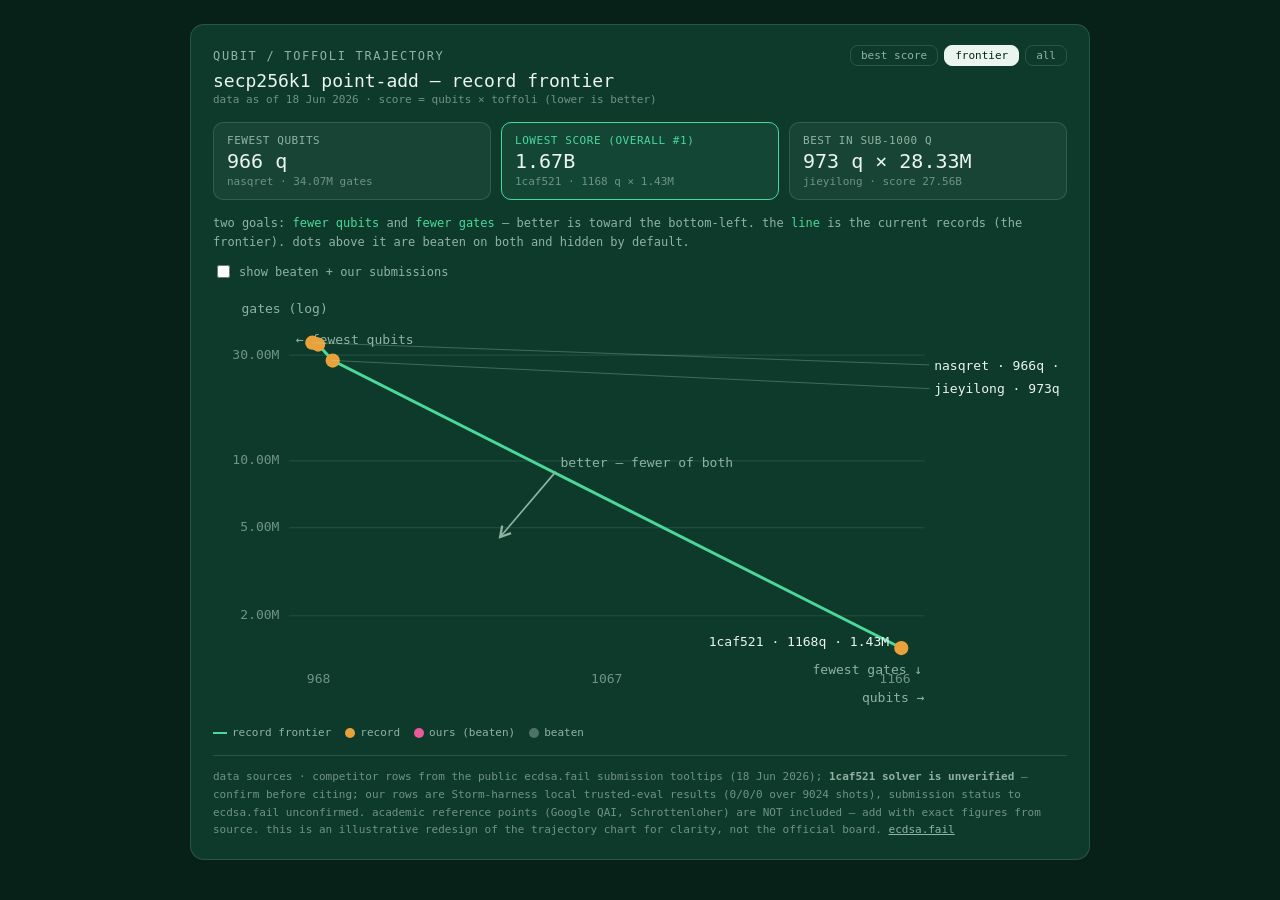
==== dashboard/leaderboard.html @ 417c12ed "Add record-frontier leaderboard redesign (dashboard/leaderboard.html) Clearer Pareto-frontier view o" ====
<!doctype html>
<html lang="en">
<head>
<meta charset="utf-8">
<meta name="viewport" content="width=device-width, initial-scale=1">
<title>ecdsa.fail record frontier — Storm redesign</title>
<style>
  :root{
    --bg:#0e3a2c; --panel:rgba(180,230,205,0.06); --panel-bd:rgba(180,230,205,0.16);
    --ink:#e9f5ee; --mute:#8fb3a2; --dim:#6f9384; --accent:#4ad99a;
    --rec:#e9a23b; --ours:#e85a9c; --grid:rgba(180,230,205,0.10);
    --mono:'DM Mono','SF Mono',ui-monospace,Menlo,monospace;
  }
  *{box-sizing:border-box}
  body{margin:0;background:#072018;color:var(--ink);font-family:var(--mono);
       -webkit-font-smoothing:antialiased;padding:24px 16px}
  .wrap{max-width:900px;margin:0 auto}
  .card{background:var(--bg);border:1px solid var(--panel-bd);border-radius:14px;padding:20px 22px}
  .top{display:flex;align-items:center;justify-content:space-between;gap:12px;flex-wrap:wrap;margin-bottom:4px}
  .eyebrow{font-size:12px;letter-spacing:.14em;color:var(--mute);text-transform:uppercase}
  .tabs{display:flex;gap:6px}
  .tab{font-size:11px;color:var(--mute);border:1px solid var(--panel-bd);border-radius:8px;padding:3px 10px}
  .tab.on{color:#072018;background:#e9f5ee;border-color:#e9f5ee}
  h1{font-size:18px;font-weight:500;margin:2px 0 2px;color:var(--ink)}
  .asof{font-size:11px;color:var(--dim);margin:0 0 16px}
  .champs{display:grid;grid-template-columns:repeat(3,minmax(0,1fr));gap:10px;margin-bottom:14px}
  .champ{background:var(--panel);border:1px solid var(--panel-bd);border-radius:10px;padding:11px 13px}
  .champ.best{border-color:var(--accent);background:rgba(74,217,154,0.08)}
  .champ .lbl{font-size:11px;letter-spacing:.05em;text-transform:uppercase;color:var(--mute)}
  .champ.best .lbl{color:var(--accent)}
  .champ .val{font-size:20px;color:var(--ink);margin:2px 0}
  .champ .sub{font-size:11px;color:var(--dim)}
  .caption{font-size:12px;color:var(--mute);line-height:1.6;margin:0 0 10px}
  .caption b{font-weight:500;color:var(--accent)}
  .controls{font-size:12px;color:var(--mute);margin-bottom:8px;display:flex;gap:16px;align-items:center}
  .controls label{cursor:pointer;display:flex;gap:6px;align-items:center}
  svg{width:100%;height:auto;display:block}
  .legend{display:flex;flex-wrap:wrap;gap:14px;font-size:11px;color:var(--mute);margin-top:10px}
  .legend span{display:flex;gap:5px;align-items:center}
  .dot{width:10px;height:10px;border-radius:50%}
  .ln{width:14px;height:0;border-top:2.5px solid var(--accent)}
  footer{font-size:11px;color:var(--dim);line-height:1.6;margin-top:16px;border-top:1px solid var(--panel-bd);padding-top:12px}
  footer a{color:var(--mute)}
  .num{font-variant-numeric:tabular-nums}
</style>
</head>
<body>
<div class="wrap">
  <div class="card">
    <div class="top">
      <span class="eyebrow">qubit / toffoli trajectory</span>
      <span class="tabs"><span class="tab">best score</span><span class="tab on">frontier</span><span class="tab">all</span></span>
    </div>
    <h1>secp256k1 point-add — record frontier</h1>
    <p class="asof" id="asof"></p>

    <section class="champs" id="champs"></section>

    <p class="caption">two goals: <b>fewer qubits</b> and <b>fewer gates</b> — better is toward the bottom-left.
      the <b>line</b> is the current records (the frontier). dots above it are beaten on both and hidden by default.</p>

    <div class="controls">
      <label><input type="checkbox" id="toggle"> show beaten + our submissions</label>
    </div>

    <div id="chart"></div>

    <div class="legend">
      <span><span class="ln"></span>record frontier</span>
      <span><span class="dot" style="background:#e9a23b"></span>record</span>
      <span><span class="dot" style="background:#e85a9c"></span>ours (beaten)</span>
      <span><span class="dot" style="background:#e9f5ee;opacity:.3"></span>beaten</span>
    </div>

    <footer id="src"></footer>
  </div>
</div>

<script>
const ASOF = "data as of 18 Jun 2026";

const submissions = [
  {solver:"nasqret",   model:"Codex",       qubits:966,  toffoli:34069641, date:"18 Jun 07:51", src:"ecdsa.fail submission tooltip"},
  {solver:"jieyilong", model:"GPT-5 Codex", qubits:968,  toffoli:33476041, date:"18 Jun 07:26", src:"ecdsa.fail submission tooltip"},
  {solver:"jieyilong", model:"GPT-5",       qubits:973,  toffoli:28328177, date:"18 Jun 05:44", src:"ecdsa.fail submission tooltip"},
  {solver:"1caf521",   model:"unverified",  qubits:1168, toffoli:1432332,  date:"—",            src:"Q×T tip; solver UNVERIFIED — confirm"},
  {solver:"storm (ours)", model:"GPT-5/Codex", qubits:976, toffoli:28573233, date:"18 Jun", ours:true, src:"Storm harness local trusted-eval 0/0/0 (submission status unconfirmed)"},
  {solver:"storm (ours)", model:"GPT-5/Codex", qubits:979, toffoli:28727201, date:"18 Jun", ours:true, src:"Storm harness local trusted-eval 0/0/0 (submission status unconfirmed)"}
];

const fmtT = t => (t/1e6).toFixed(2) + "M";
const fmtS = s => s >= 1e9 ? (s/1e9).toFixed(2)+"B" : (s/1e6).toFixed(0)+"M";
submissions.forEach(d => d.score = d.qubits * d.toffoli);

function computeFrontier(rows){
  const sorted = rows.slice().sort((a,b)=> a.qubits-b.qubits || a.toffoli-b.toffoli);
  let min = Infinity;
  sorted.forEach(d => { if (d.toffoli < min){ d.frontier = true; min = d.toffoli; } else d.frontier = false; });
  return rows;
}
computeFrontier(submissions);

const fewestQ = submissions.reduce((a,b)=> b.qubits < a.qubits ? b : a);
const fewestT = submissions.reduce((a,b)=> b.toffoli < a.toffoli ? b : a);
const lowScore = submissions.reduce((a,b)=> b.score < a.score ? b : a);
const sub1000 = submissions.filter(d=>d.qubits<1000).reduce((a,b)=> b.score < a.score ? b : a);

document.getElementById("asof").textContent = ASOF + " · score = qubits × toffoli (lower is better)";

const champs = [
  {lbl:"fewest qubits", val:fewestQ.qubits+" q", sub:fewestQ.solver+" · "+fmtT(fewestQ.toffoli)+" gates", best:false},
  {lbl:"lowest score (overall #1)", val:fmtS(lowScore.score), sub:lowScore.solver+" · "+lowScore.qubits+" q × "+fmtT(lowScore.toffoli), best:true},
  {lbl:"best in sub-1000 q", val:sub1000.qubits+" q × "+fmtT(sub1000.toffoli), sub:sub1000.solver+" · score "+fmtS(sub1000.score), best:false}
];
document.getElementById("champs").innerHTML = champs.map(c=>
  `<div class="champ${c.best?' best':''}"><div class="lbl">${c.lbl}</div><div class="val num">${c.val}</div><div class="sub num">${c.sub}</div></div>`
).join("");

const W=720,H=360,M={l:64,r:120,t:34,b:46};
const pw=W-M.l-M.r, ph=H-M.t-M.b;
const qs=submissions.map(d=>d.qubits), ts=submissions.map(d=>d.toffoli);
const qMin=Math.min(...qs)-8, qMax=Math.max(...qs)+8;
const lt=t=>Math.log10(t), tMin=lt(Math.min(...ts)/1.15), tMax=lt(Math.max(...ts)*1.15);
const X=q=>M.l+(q-qMin)/(qMax-qMin)*pw;
const Y=t=>M.t+(tMax-lt(t))/(tMax-tMin)*ph;

function esc(s){return String(s).replace(/&/g,'&amp;').replace(/</g,'&lt;');}

function render(showBeaten){
  const front = submissions.filter(d=>d.frontier).sort((a,b)=>a.qubits-b.qubits);
  let s = `<svg viewBox="0 0 ${W} ${H}" role="img" aria-label="Qubit versus gate-count record frontier for secp256k1 point-add. Frontier runs from ${fewestQ.solver} at ${fewestQ.qubits} qubits down to ${fewestT.solver} at ${fewestT.qubits} qubits, ${fmtT(fewestT.toffoli)} gates.">`;
  s += `<defs><marker id="arr" markerWidth="9" markerHeight="9" refX="6" refY="4.5" orient="auto"><path d="M1,1 L7,4.5 L1,8" fill="none" stroke="#8fb3a2" stroke-width="1.4"/></marker></defs>`;

  [2e6,5e6,10e6,30e6].forEach(t=>{
    const y=Y(t);
    s+=`<line x1="${M.l}" y1="${y.toFixed(1)}" x2="${M.l+pw}" y2="${y.toFixed(1)}" stroke="var(--grid)"/>`;
    s+=`<text x="${M.l-8}" y="${(y+3).toFixed(1)}" text-anchor="end" font-size="11" fill="#6f9384">${fmtT(t)}</text>`;
  });
  s+=`<text x="${M.l-40}" y="${M.t-14}" font-size="11" fill="#8fb3a2">gates (log)</text>`;
  [qMin+10,(qMin+qMax)/2,qMax-10].forEach(q=>{
    s+=`<text x="${X(q).toFixed(0)}" y="${M.t+ph+18}" text-anchor="middle" font-size="11" fill="#6f9384">${Math.round(q)}</text>`;
  });
  s+=`<text x="${(M.l+pw).toFixed(0)}" y="${M.t+ph+34}" text-anchor="end" font-size="11" fill="#8fb3a2">qubits →</text>`;
  s+=`<text x="${M.l+6}" y="${M.t+12}" font-size="11" fill="#8fb3a2">← fewest qubits</text>`;
  s+=`<text x="${(M.l+pw-2).toFixed(0)}" y="${(Y(fewestT.toffoli)+22).toFixed(0)}" text-anchor="end" font-size="11" fill="#8fb3a2">fewest gates ↓</text>`;

  let path = front.map((d,i)=> (i?'L':'M')+X(d.qubits).toFixed(1)+','+Y(d.toffoli).toFixed(1)).join(' ');
  s+=`<path d="${path}" fill="none" stroke="var(--accent)" stroke-width="2.5"/>`;

  if(showBeaten){
    submissions.filter(d=>!d.frontier && !d.ours).forEach(d=>{
      s+=`<circle cx="${X(d.qubits).toFixed(1)}" cy="${Y(d.toffoli).toFixed(1)}" r="3.5" fill="#e9f5ee" opacity="0.28"/>`;
    });
    submissions.filter(d=>d.ours).forEach(d=>{
      const dom = front.reduce((a,b)=> (b.qubits<=d.qubits && b.toffoli<=d.toffoli && (!a || b.score>a.score)) ? b : a, null);
      if(dom) s+=`<line x1="${X(d.qubits).toFixed(1)}" y1="${Y(d.toffoli).toFixed(1)}" x2="${X(dom.qubits).toFixed(1)}" y2="${Y(dom.toffoli).toFixed(1)}" stroke="#e85a9c" stroke-width="1.1" stroke-dasharray="3,3"/>`;
      s+=`<circle cx="${X(d.qubits).toFixed(1)}" cy="${Y(d.toffoli).toFixed(1)}" r="5" fill="#e85a9c"/>`;
    });
    const oy = submissions.filter(d=>d.ours)[0];
    if(oy) s+=`<text x="${(X(oy.qubits)+8).toFixed(0)}" y="${(Y(oy.toffoli)-6).toFixed(0)}" font-size="11" fill="#f29cc2">ours · beaten</text>`;
  }

  const labels=[
    {d:fewestQ, ly:M.t+30},
    {d:sub1000, ly:M.t+50},
    {d:fewestT, ly:Y(fewestT.toffoli)-2, right:true}
  ];
  front.forEach(d=> s+=`<circle cx="${X(d.qubits).toFixed(1)}" cy="${Y(d.toffoli).toFixed(1)}" r="6" fill="var(--rec)"/>`);
  labels.forEach(L=>{
    const d=L.d, lx = L.right ? X(d.qubits)-10 : M.l+pw+8;
    if(!L.right) s+=`<line x1="${X(d.qubits).toFixed(1)}" y1="${Y(d.toffoli).toFixed(1)}" x2="${(lx-4).toFixed(0)}" y2="${L.ly}" stroke="#b4e6cd" stroke-width="0.6" stroke-opacity="0.4"/>`;
    s+=`<text x="${lx.toFixed(0)}" y="${(L.right?L.ly:L.ly+4)}" text-anchor="${L.right?'end':'start'}" font-size="11" fill="#e9f5ee">${esc(d.solver)} · ${d.qubits}q · ${fmtT(d.toffoli)}</text>`;
  });

  const ax=X(qMin+(qMax-qMin)*0.42), ay=Y(7e6);
  s+=`<line x1="${ax.toFixed(0)}" y1="${(ay-20).toFixed(0)}" x2="${(ax-46).toFixed(0)}" y2="${(ay+34).toFixed(0)}" stroke="#8fb3a2" stroke-width="1.4" marker-end="url(#arr)"/>`;
  s+=`<text x="${(ax+4).toFixed(0)}" y="${(ay-24).toFixed(0)}" font-size="11" fill="#8fb3a2">better — fewer of both</text>`;

  s+=`</svg>`;
  document.getElementById("chart").innerHTML = s;
}
render(false);
document.getElementById("toggle").addEventListener("change", e=> render(e.target.checked));

document.getElementById("src").innerHTML =
  "data sources · competitor rows from the public ecdsa.fail submission tooltips (18 Jun 2026); "+
  "<b style='color:#8fb3a2'>1caf521 solver is unverified</b> — confirm before citing; "+
  "our rows are Storm-harness local trusted-eval results (0/0/0 over 9024 shots), submission status to ecdsa.fail unconfirmed. "+
  "academic reference points (Google QAI, Schrottenloher) are NOT included — add with exact figures from source. "+
  "this is an illustrative redesign of the trajectory chart for clarity, not the official board. "+
  "<a href='https://www.ecdsa.fail/'>ecdsa.fail</a>";
</script>
</body>
</html>
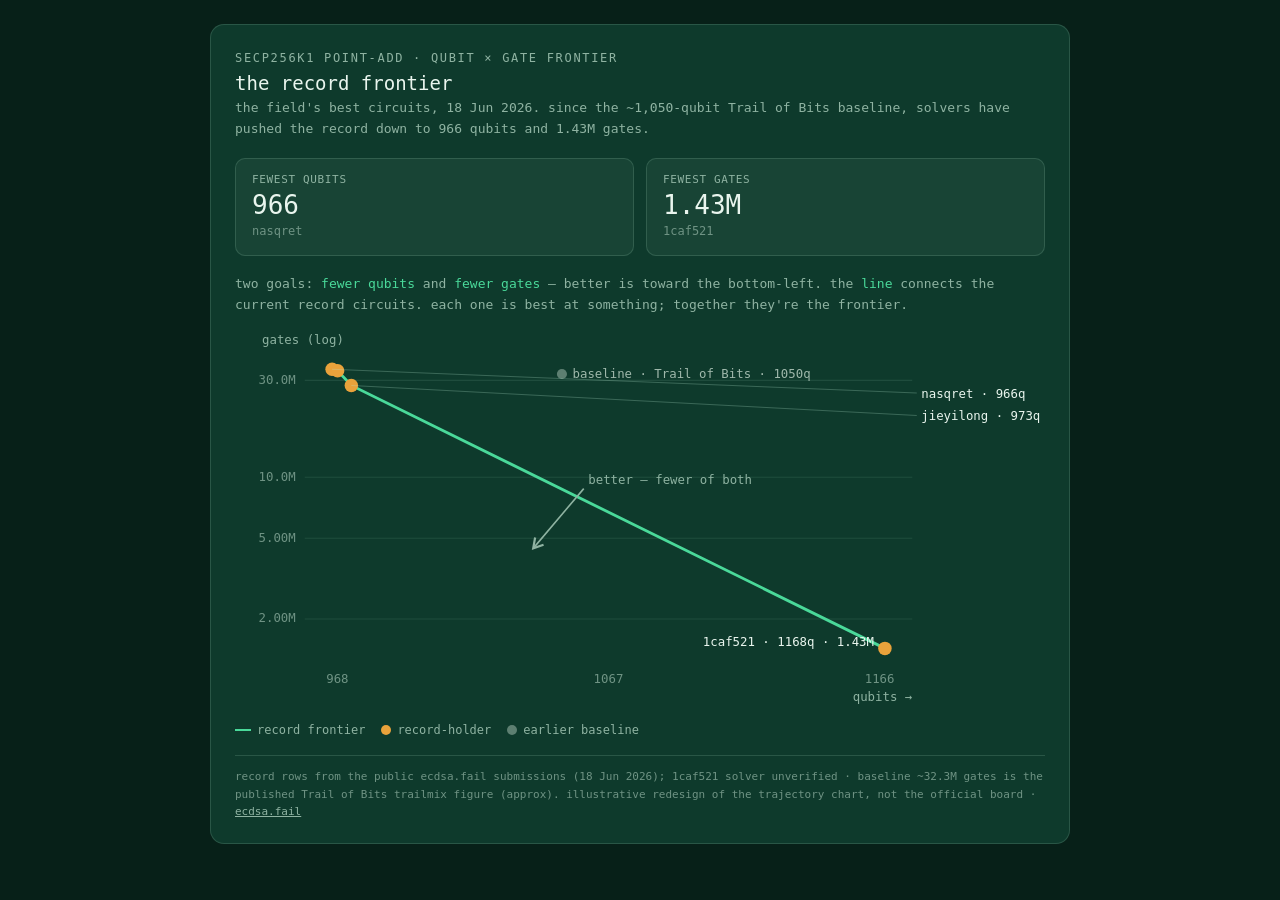
==== commit bcd93681: "Simplify leaderboard: general field-progress view, de-emphasize own work, less clutter Per feedback:" ====
--- a/dashboard/leaderboard.html
+++ b/dashboard/leaderboard.html
@@ -3,43 +3,35 @@
 <head>
 <meta charset="utf-8">
 <meta name="viewport" content="width=device-width, initial-scale=1">
-<title>ecdsa.fail record frontier — Storm redesign</title>
+<title>ecdsa.fail — record frontier</title>
 <style>
   :root{
     --bg:#0e3a2c; --panel:rgba(180,230,205,0.06); --panel-bd:rgba(180,230,205,0.16);
     --ink:#e9f5ee; --mute:#8fb3a2; --dim:#6f9384; --accent:#4ad99a;
-    --rec:#e9a23b; --ours:#e85a9c; --grid:rgba(180,230,205,0.10);
+    --rec:#e9a23b; --base:#9fb8ab; --grid:rgba(180,230,205,0.10);
     --mono:'DM Mono','SF Mono',ui-monospace,Menlo,monospace;
   }
   *{box-sizing:border-box}
   body{margin:0;background:#072018;color:var(--ink);font-family:var(--mono);
        -webkit-font-smoothing:antialiased;padding:24px 16px}
-  .wrap{max-width:900px;margin:0 auto}
-  .card{background:var(--bg);border:1px solid var(--panel-bd);border-radius:14px;padding:20px 22px}
-  .top{display:flex;align-items:center;justify-content:space-between;gap:12px;flex-wrap:wrap;margin-bottom:4px}
+  .wrap{max-width:860px;margin:0 auto}
+  .card{background:var(--bg);border:1px solid var(--panel-bd);border-radius:14px;padding:22px 24px}
   .eyebrow{font-size:12px;letter-spacing:.14em;color:var(--mute);text-transform:uppercase}
-  .tabs{display:flex;gap:6px}
-  .tab{font-size:11px;color:var(--mute);border:1px solid var(--panel-bd);border-radius:8px;padding:3px 10px}
-  .tab.on{color:#072018;background:#e9f5ee;border-color:#e9f5ee}
-  h1{font-size:18px;font-weight:500;margin:2px 0 2px;color:var(--ink)}
-  .asof{font-size:11px;color:var(--dim);margin:0 0 16px}
-  .champs{display:grid;grid-template-columns:repeat(3,minmax(0,1fr));gap:10px;margin-bottom:14px}
-  .champ{background:var(--panel);border:1px solid var(--panel-bd);border-radius:10px;padding:11px 13px}
-  .champ.best{border-color:var(--accent);background:rgba(74,217,154,0.08)}
-  .champ .lbl{font-size:11px;letter-spacing:.05em;text-transform:uppercase;color:var(--mute)}
-  .champ.best .lbl{color:var(--accent)}
-  .champ .val{font-size:20px;color:var(--ink);margin:2px 0}
-  .champ .sub{font-size:11px;color:var(--dim)}
-  .caption{font-size:12px;color:var(--mute);line-height:1.6;margin:0 0 10px}
+  h1{font-size:19px;font-weight:500;margin:6px 0 4px;color:var(--ink)}
+  .sub{font-size:13px;color:var(--mute);margin:0 0 18px;line-height:1.6}
+  .stats{display:grid;grid-template-columns:repeat(2,minmax(0,1fr));gap:12px;margin-bottom:18px}
+  .stat{background:var(--panel);border:1px solid var(--panel-bd);border-radius:10px;padding:14px 16px}
+  .stat .lbl{font-size:11px;letter-spacing:.06em;text-transform:uppercase;color:var(--mute)}
+  .stat .val{font-size:26px;color:var(--ink);margin:4px 0 2px}
+  .stat .sub{font-size:12px;color:var(--dim);margin:0}
+  .caption{font-size:13px;color:var(--mute);line-height:1.6;margin:0 0 6px}
   .caption b{font-weight:500;color:var(--accent)}
-  .controls{font-size:12px;color:var(--mute);margin-bottom:8px;display:flex;gap:16px;align-items:center}
-  .controls label{cursor:pointer;display:flex;gap:6px;align-items:center}
   svg{width:100%;height:auto;display:block}
-  .legend{display:flex;flex-wrap:wrap;gap:14px;font-size:11px;color:var(--mute);margin-top:10px}
-  .legend span{display:flex;gap:5px;align-items:center}
+  .legend{display:flex;flex-wrap:wrap;gap:16px;font-size:12px;color:var(--mute);margin-top:8px}
+  .legend span{display:flex;gap:6px;align-items:center}
   .dot{width:10px;height:10px;border-radius:50%}
-  .ln{width:14px;height:0;border-top:2.5px solid var(--accent)}
-  footer{font-size:11px;color:var(--dim);line-height:1.6;margin-top:16px;border-top:1px solid var(--panel-bd);padding-top:12px}
+  .ln{width:16px;height:0;border-top:2.5px solid var(--accent);align-self:center}
+  footer{font-size:11px;color:var(--dim);line-height:1.6;margin-top:18px;border-top:1px solid var(--panel-bd);padding-top:12px}
   footer a{color:var(--mute)}
   .num{font-variant-numeric:tabular-nums}
 </style>
@@ -47,29 +39,21 @@
 <body>
 <div class="wrap">
   <div class="card">
-    <div class="top">
-      <span class="eyebrow">qubit / toffoli trajectory</span>
-      <span class="tabs"><span class="tab">best score</span><span class="tab on">frontier</span><span class="tab">all</span></span>
-    </div>
-    <h1>secp256k1 point-add — record frontier</h1>
-    <p class="asof" id="asof"></p>
+    <span class="eyebrow">secp256k1 point-add · qubit × gate frontier</span>
+    <h1>the record frontier</h1>
+    <p class="sub" id="sub"></p>
 
-    <section class="champs" id="champs"></section>
+    <section class="stats" id="stats"></section>
 
     <p class="caption">two goals: <b>fewer qubits</b> and <b>fewer gates</b> — better is toward the bottom-left.
-      the <b>line</b> is the current records (the frontier). dots above it are beaten on both and hidden by default.</p>
-
-    <div class="controls">
-      <label><input type="checkbox" id="toggle"> show beaten + our submissions</label>
-    </div>
+      the <b>line</b> connects the current record circuits. each one is best at something; together they're the frontier.</p>
 
     <div id="chart"></div>
 
     <div class="legend">
       <span><span class="ln"></span>record frontier</span>
-      <span><span class="dot" style="background:#e9a23b"></span>record</span>
-      <span><span class="dot" style="background:#e85a9c"></span>ours (beaten)</span>
-      <span><span class="dot" style="background:#e9f5ee;opacity:.3"></span>beaten</span>
+      <span><span class="dot" style="background:#e9a23b"></span>record-holder</span>
+      <span><span class="dot" style="background:#9fb8ab;opacity:.55"></span>earlier baseline</span>
     </div>
 
     <footer id="src"></footer>
@@ -77,118 +61,78 @@
 </div>
 
 <script>
-const ASOF = "data as of 18 Jun 2026";
+const ASOF = "18 Jun 2026";
 
 const submissions = [
-  {solver:"nasqret",   model:"Codex",       qubits:966,  toffoli:34069641, date:"18 Jun 07:51", src:"ecdsa.fail submission tooltip"},
-  {solver:"jieyilong", model:"GPT-5 Codex", qubits:968,  toffoli:33476041, date:"18 Jun 07:26", src:"ecdsa.fail submission tooltip"},
-  {solver:"jieyilong", model:"GPT-5",       qubits:973,  toffoli:28328177, date:"18 Jun 05:44", src:"ecdsa.fail submission tooltip"},
-  {solver:"1caf521",   model:"unverified",  qubits:1168, toffoli:1432332,  date:"—",            src:"Q×T tip; solver UNVERIFIED — confirm"},
-  {solver:"storm (ours)", model:"GPT-5/Codex", qubits:976, toffoli:28573233, date:"18 Jun", ours:true, src:"Storm harness local trusted-eval 0/0/0 (submission status unconfirmed)"},
-  {solver:"storm (ours)", model:"GPT-5/Codex", qubits:979, toffoli:28727201, date:"18 Jun", ours:true, src:"Storm harness local trusted-eval 0/0/0 (submission status unconfirmed)"}
+  {solver:"Trail of Bits", qubits:1050, toffoli:32300000, baseline:true},
+  {solver:"nasqret",   qubits:966,  toffoli:34069641},
+  {solver:"jieyilong", qubits:968,  toffoli:33476041},
+  {solver:"jieyilong", qubits:973,  toffoli:28328177},
+  {solver:"1caf521",   qubits:1168, toffoli:1432332}
 ];
 
-const fmtT = t => (t/1e6).toFixed(2) + "M";
-const fmtS = s => s >= 1e9 ? (s/1e9).toFixed(2)+"B" : (s/1e6).toFixed(0)+"M";
+const fmtT = t => (t/1e6).toFixed(t<10e6?2:1) + "M";
 submissions.forEach(d => d.score = d.qubits * d.toffoli);
 
-function computeFrontier(rows){
-  const sorted = rows.slice().sort((a,b)=> a.qubits-b.qubits || a.toffoli-b.toffoli);
-  let min = Infinity;
-  sorted.forEach(d => { if (d.toffoli < min){ d.frontier = true; min = d.toffoli; } else d.frontier = false; });
-  return rows;
-}
-computeFrontier(submissions);
+const live = submissions.filter(d=>!d.baseline);
+const sorted = live.slice().sort((a,b)=> a.qubits-b.qubits || a.toffoli-b.toffoli);
+let min = Infinity;
+sorted.forEach(d => { if (d.toffoli < min){ d.frontier = true; min = d.toffoli; } else d.frontier = false; });
 
-const fewestQ = submissions.reduce((a,b)=> b.qubits < a.qubits ? b : a);
-const fewestT = submissions.reduce((a,b)=> b.toffoli < a.toffoli ? b : a);
-const lowScore = submissions.reduce((a,b)=> b.score < a.score ? b : a);
-const sub1000 = submissions.filter(d=>d.qubits<1000).reduce((a,b)=> b.score < a.score ? b : a);
+const fewestQ = live.reduce((a,b)=> b.qubits < a.qubits ? b : a);
+const fewestT = live.reduce((a,b)=> b.toffoli < a.toffoli ? b : a);
+const baseline = submissions.find(d=>d.baseline);
 
-document.getElementById("asof").textContent = ASOF + " · score = qubits × toffoli (lower is better)";
+document.getElementById("sub").innerHTML =
+  `the field's best circuits, ${ASOF}. since the ~${baseline.qubits.toLocaleString()}-qubit Trail of Bits baseline, solvers have pushed the record down to ${fewestQ.qubits} qubits and ${fmtT(fewestT.toffoli)} gates.`;
 
-const champs = [
-  {lbl:"fewest qubits", val:fewestQ.qubits+" q", sub:fewestQ.solver+" · "+fmtT(fewestQ.toffoli)+" gates", best:false},
-  {lbl:"lowest score (overall #1)", val:fmtS(lowScore.score), sub:lowScore.solver+" · "+lowScore.qubits+" q × "+fmtT(lowScore.toffoli), best:true},
-  {lbl:"best in sub-1000 q", val:sub1000.qubits+" q × "+fmtT(sub1000.toffoli), sub:sub1000.solver+" · score "+fmtS(sub1000.score), best:false}
-];
-document.getElementById("champs").innerHTML = champs.map(c=>
-  `<div class="champ${c.best?' best':''}"><div class="lbl">${c.lbl}</div><div class="val num">${c.val}</div><div class="sub num">${c.sub}</div></div>`
-).join("");
+document.getElementById("stats").innerHTML = [
+  {lbl:"fewest qubits", val:fewestQ.qubits, sub:fewestQ.solver},
+  {lbl:"fewest gates", val:fmtT(fewestT.toffoli), sub:fewestT.solver}
+].map(c=>`<div class="stat"><div class="lbl">${c.lbl}</div><div class="val num">${c.val}</div><div class="sub">${c.solver||c.sub}</div></div>`).join("");
 
-const W=720,H=360,M={l:64,r:120,t:34,b:46};
+const W=720,H=350,M={l:62,r:118,t:34,b:46};
 const pw=W-M.l-M.r, ph=H-M.t-M.b;
 const qs=submissions.map(d=>d.qubits), ts=submissions.map(d=>d.toffoli);
-const qMin=Math.min(...qs)-8, qMax=Math.max(...qs)+8;
-const lt=t=>Math.log10(t), tMin=lt(Math.min(...ts)/1.15), tMax=lt(Math.max(...ts)*1.15);
+const qMin=Math.min(...qs)-10, qMax=Math.max(...qs)+10;
+const lt=t=>Math.log10(t), tMin=lt(Math.min(...ts)/1.18), tMax=lt(Math.max(...ts)*1.12);
 const X=q=>M.l+(q-qMin)/(qMax-qMin)*pw;
 const Y=t=>M.t+(tMax-lt(t))/(tMax-tMin)*ph;
 
-function esc(s){return String(s).replace(/&/g,'&amp;').replace(/</g,'&lt;');}
+const front = live.filter(d=>d.frontier).sort((a,b)=>a.qubits-b.qubits);
+let s = `<svg viewBox="0 0 ${W} ${H}" role="img" aria-label="Qubit versus gate-count record frontier for secp256k1 point-add as of ${ASOF}. The frontier runs from ${fewestQ.solver} at ${fewestQ.qubits} qubits down to ${fewestT.solver} at ${fewestT.qubits} qubits and ${fmtT(fewestT.toffoli)} gates, below an earlier ${baseline.qubits}-qubit baseline.">`;
+s += `<defs><marker id="arr" markerWidth="9" markerHeight="9" refX="6" refY="4.5" orient="auto"><path d="M1,1 L7,4.5 L1,8" fill="none" stroke="#8fb3a2" stroke-width="1.4"/></marker></defs>`;
 
-function render(showBeaten){
-  const front = submissions.filter(d=>d.frontier).sort((a,b)=>a.qubits-b.qubits);
-  let s = `<svg viewBox="0 0 ${W} ${H}" role="img" aria-label="Qubit versus gate-count record frontier for secp256k1 point-add. Frontier runs from ${fewestQ.solver} at ${fewestQ.qubits} qubits down to ${fewestT.solver} at ${fewestT.qubits} qubits, ${fmtT(fewestT.toffoli)} gates.">`;
-  s += `<defs><marker id="arr" markerWidth="9" markerHeight="9" refX="6" refY="4.5" orient="auto"><path d="M1,1 L7,4.5 L1,8" fill="none" stroke="#8fb3a2" stroke-width="1.4"/></marker></defs>`;
+[2e6,5e6,10e6,30e6].forEach(t=>{const y=Y(t);
+  s+=`<line x1="${M.l}" y1="${y.toFixed(1)}" x2="${M.l+pw}" y2="${y.toFixed(1)}" stroke="var(--grid)"/>`;
+  s+=`<text x="${M.l-8}" y="${(y+3).toFixed(1)}" text-anchor="end" font-size="11" fill="#6f9384">${fmtT(t)}</text>`;});
+s+=`<text x="${M.l-38}" y="${M.t-14}" font-size="11" fill="#8fb3a2">gates (log)</text>`;
+[Math.round(qMin+12),Math.round((qMin+qMax)/2),Math.round(qMax-12)].forEach(q=>{
+  s+=`<text x="${X(q).toFixed(0)}" y="${M.t+ph+18}" text-anchor="middle" font-size="11" fill="#6f9384">${q}</text>`;});
+s+=`<text x="${(M.l+pw).toFixed(0)}" y="${M.t+ph+34}" text-anchor="end" font-size="11" fill="#8fb3a2">qubits →</text>`;
 
-  [2e6,5e6,10e6,30e6].forEach(t=>{
-    const y=Y(t);
-    s+=`<line x1="${M.l}" y1="${y.toFixed(1)}" x2="${M.l+pw}" y2="${y.toFixed(1)}" stroke="var(--grid)"/>`;
-    s+=`<text x="${M.l-8}" y="${(y+3).toFixed(1)}" text-anchor="end" font-size="11" fill="#6f9384">${fmtT(t)}</text>`;
-  });
-  s+=`<text x="${M.l-40}" y="${M.t-14}" font-size="11" fill="#8fb3a2">gates (log)</text>`;
-  [qMin+10,(qMin+qMax)/2,qMax-10].forEach(q=>{
-    s+=`<text x="${X(q).toFixed(0)}" y="${M.t+ph+18}" text-anchor="middle" font-size="11" fill="#6f9384">${Math.round(q)}</text>`;
-  });
-  s+=`<text x="${(M.l+pw).toFixed(0)}" y="${M.t+ph+34}" text-anchor="end" font-size="11" fill="#8fb3a2">qubits →</text>`;
-  s+=`<text x="${M.l+6}" y="${M.t+12}" font-size="11" fill="#8fb3a2">← fewest qubits</text>`;
-  s+=`<text x="${(M.l+pw-2).toFixed(0)}" y="${(Y(fewestT.toffoli)+22).toFixed(0)}" text-anchor="end" font-size="11" fill="#8fb3a2">fewest gates ↓</text>`;
+const bx=X(baseline.qubits), by=Y(baseline.toffoli);
+s+=`<circle cx="${bx.toFixed(1)}" cy="${by.toFixed(1)}" r="4.5" fill="#9fb8ab" opacity="0.55"/>`;
+s+=`<text x="${(bx+9).toFixed(0)}" y="${(by+4).toFixed(0)}" font-size="11" fill="#9fb8ab">baseline · ${baseline.solver} · ${baseline.qubits}q</text>`;
 
-  let path = front.map((d,i)=> (i?'L':'M')+X(d.qubits).toFixed(1)+','+Y(d.toffoli).toFixed(1)).join(' ');
-  s+=`<path d="${path}" fill="none" stroke="var(--accent)" stroke-width="2.5"/>`;
+s+=`<path d="${front.map((d,i)=>(i?'L':'M')+X(d.qubits).toFixed(1)+','+Y(d.toffoli).toFixed(1)).join(' ')}" fill="none" stroke="var(--accent)" stroke-width="2.5"/>`;
+front.forEach(d=> s+=`<circle cx="${X(d.qubits).toFixed(1)}" cy="${Y(d.toffoli).toFixed(1)}" r="6" fill="var(--rec)"/>`);
 
-  if(showBeaten){
-    submissions.filter(d=>!d.frontier && !d.ours).forEach(d=>{
-      s+=`<circle cx="${X(d.qubits).toFixed(1)}" cy="${Y(d.toffoli).toFixed(1)}" r="3.5" fill="#e9f5ee" opacity="0.28"/>`;
-    });
-    submissions.filter(d=>d.ours).forEach(d=>{
-      const dom = front.reduce((a,b)=> (b.qubits<=d.qubits && b.toffoli<=d.toffoli && (!a || b.score>a.score)) ? b : a, null);
-      if(dom) s+=`<line x1="${X(d.qubits).toFixed(1)}" y1="${Y(d.toffoli).toFixed(1)}" x2="${X(dom.qubits).toFixed(1)}" y2="${Y(dom.toffoli).toFixed(1)}" stroke="#e85a9c" stroke-width="1.1" stroke-dasharray="3,3"/>`;
-      s+=`<circle cx="${X(d.qubits).toFixed(1)}" cy="${Y(d.toffoli).toFixed(1)}" r="5" fill="#e85a9c"/>`;
-    });
-    const oy = submissions.filter(d=>d.ours)[0];
-    if(oy) s+=`<text x="${(X(oy.qubits)+8).toFixed(0)}" y="${(Y(oy.toffoli)-6).toFixed(0)}" font-size="11" fill="#f29cc2">ours · beaten</text>`;
-  }
+const labels=[{d:fewestQ,ly:M.t+30},{d:live.find(d=>d.qubits===973),ly:M.t+50},{d:fewestT,right:true}];
+labels.forEach(L=>{ if(!L.d) return; const d=L.d;
+  const lx = L.right ? X(d.qubits)-10 : M.l+pw+8;
+  const ly = L.right ? Y(d.toffoli)-2 : L.ly;
+  if(!L.right) s+=`<line x1="${X(d.qubits).toFixed(1)}" y1="${Y(d.toffoli).toFixed(1)}" x2="${(lx-4).toFixed(0)}" y2="${ly}" stroke="#b4e6cd" stroke-width="0.6" stroke-opacity="0.4"/>`;
+  s+=`<text x="${lx.toFixed(0)}" y="${L.right?ly:ly+4}" text-anchor="${L.right?'end':'start'}" font-size="11" fill="#e9f5ee">${d.solver} · ${d.qubits}q${L.right?' · '+fmtT(d.toffoli):''}</text>`;});
 
-  const labels=[
-    {d:fewestQ, ly:M.t+30},
-    {d:sub1000, ly:M.t+50},
-    {d:fewestT, ly:Y(fewestT.toffoli)-2, right:true}
-  ];
-  front.forEach(d=> s+=`<circle cx="${X(d.qubits).toFixed(1)}" cy="${Y(d.toffoli).toFixed(1)}" r="6" fill="var(--rec)"/>`);
-  labels.forEach(L=>{
-    const d=L.d, lx = L.right ? X(d.qubits)-10 : M.l+pw+8;
-    if(!L.right) s+=`<line x1="${X(d.qubits).toFixed(1)}" y1="${Y(d.toffoli).toFixed(1)}" x2="${(lx-4).toFixed(0)}" y2="${L.ly}" stroke="#b4e6cd" stroke-width="0.6" stroke-opacity="0.4"/>`;
-    s+=`<text x="${lx.toFixed(0)}" y="${(L.right?L.ly:L.ly+4)}" text-anchor="${L.right?'end':'start'}" font-size="11" fill="#e9f5ee">${esc(d.solver)} · ${d.qubits}q · ${fmtT(d.toffoli)}</text>`;
-  });
-
-  const ax=X(qMin+(qMax-qMin)*0.42), ay=Y(7e6);
-  s+=`<line x1="${ax.toFixed(0)}" y1="${(ay-20).toFixed(0)}" x2="${(ax-46).toFixed(0)}" y2="${(ay+34).toFixed(0)}" stroke="#8fb3a2" stroke-width="1.4" marker-end="url(#arr)"/>`;
-  s+=`<text x="${(ax+4).toFixed(0)}" y="${(ay-24).toFixed(0)}" font-size="11" fill="#8fb3a2">better — fewer of both</text>`;
-
-  s+=`</svg>`;
-  document.getElementById("chart").innerHTML = s;
-}
-render(false);
-document.getElementById("toggle").addEventListener("change", e=> render(e.target.checked));
+const ax=X(qMin+(qMax-qMin)*0.46), ay=Y(7e6);
+s+=`<line x1="${ax.toFixed(0)}" y1="${(ay-18).toFixed(0)}" x2="${(ax-44).toFixed(0)}" y2="${(ay+34).toFixed(0)}" stroke="#8fb3a2" stroke-width="1.4" marker-end="url(#arr)"/>`;
+s+=`<text x="${(ax+4).toFixed(0)}" y="${(ay-22).toFixed(0)}" font-size="11" fill="#8fb3a2">better — fewer of both</text>`;
+s+=`</svg>`;
+document.getElementById("chart").innerHTML = s;
 
 document.getElementById("src").innerHTML =
-  "data sources · competitor rows from the public ecdsa.fail submission tooltips (18 Jun 2026); "+
-  "<b style='color:#8fb3a2'>1caf521 solver is unverified</b> — confirm before citing; "+
-  "our rows are Storm-harness local trusted-eval results (0/0/0 over 9024 shots), submission status to ecdsa.fail unconfirmed. "+
-  "academic reference points (Google QAI, Schrottenloher) are NOT included — add with exact figures from source. "+
-  "this is an illustrative redesign of the trajectory chart for clarity, not the official board. "+
-  "<a href='https://www.ecdsa.fail/'>ecdsa.fail</a>";
+  `record rows from the public ecdsa.fail submissions (${ASOF}); 1caf521 solver unverified · baseline ~32.3M gates is the published Trail of Bits trailmix figure (approx). illustrative redesign of the trajectory chart, not the official board · <a href="https://www.ecdsa.fail/">ecdsa.fail</a>`;
 </script>
 </body>
 </html>
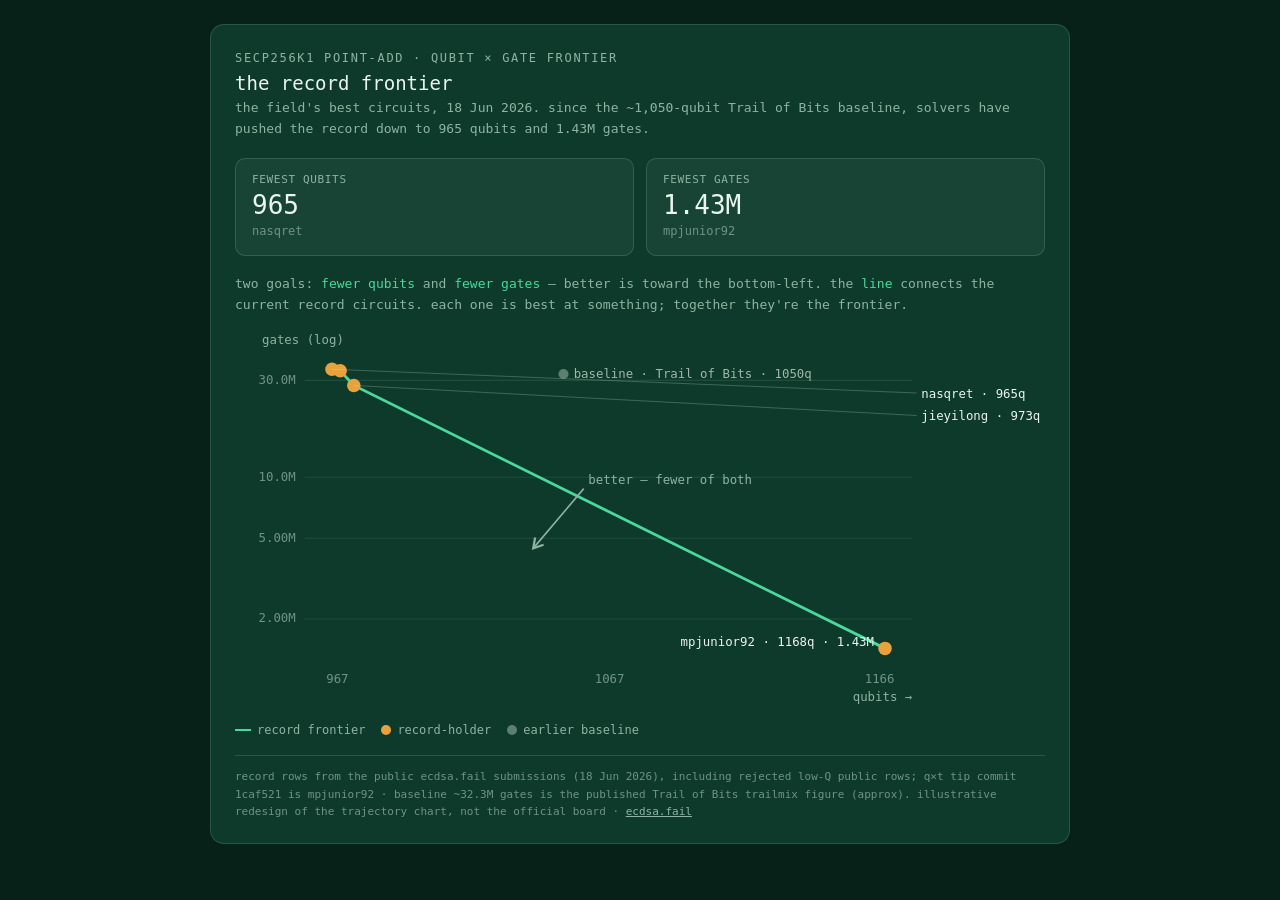
==== commit 1fde2d7d: "Update leaderboard facts for q965 public row" ====
--- a/dashboard/leaderboard.html
+++ b/dashboard/leaderboard.html
@@ -65,10 +65,10 @@
 
 const submissions = [
   {solver:"Trail of Bits", qubits:1050, toffoli:32300000, baseline:true},
-  {solver:"nasqret",   qubits:966,  toffoli:34069641},
+  {solver:"nasqret",   qubits:965,  toffoli:34069641},
   {solver:"jieyilong", qubits:968,  toffoli:33476041},
   {solver:"jieyilong", qubits:973,  toffoli:28328177},
-  {solver:"1caf521",   qubits:1168, toffoli:1432332}
+  {solver:"mpjunior92", qubits:1168, toffoli:1432332}
 ];
 
 const fmtT = t => (t/1e6).toFixed(t<10e6?2:1) + "M";
@@ -132,7 +132,7 @@
 document.getElementById("chart").innerHTML = s;
 
 document.getElementById("src").innerHTML =
-  `record rows from the public ecdsa.fail submissions (${ASOF}); 1caf521 solver unverified · baseline ~32.3M gates is the published Trail of Bits trailmix figure (approx). illustrative redesign of the trajectory chart, not the official board · <a href="https://www.ecdsa.fail/">ecdsa.fail</a>`;
+  `record rows from the public ecdsa.fail submissions (${ASOF}), including rejected low-Q public rows; q×t tip commit 1caf521 is mpjunior92 · baseline ~32.3M gates is the published Trail of Bits trailmix figure (approx). illustrative redesign of the trajectory chart, not the official board · <a href="https://www.ecdsa.fail/">ecdsa.fail</a>`;
 </script>
 </body>
 </html>
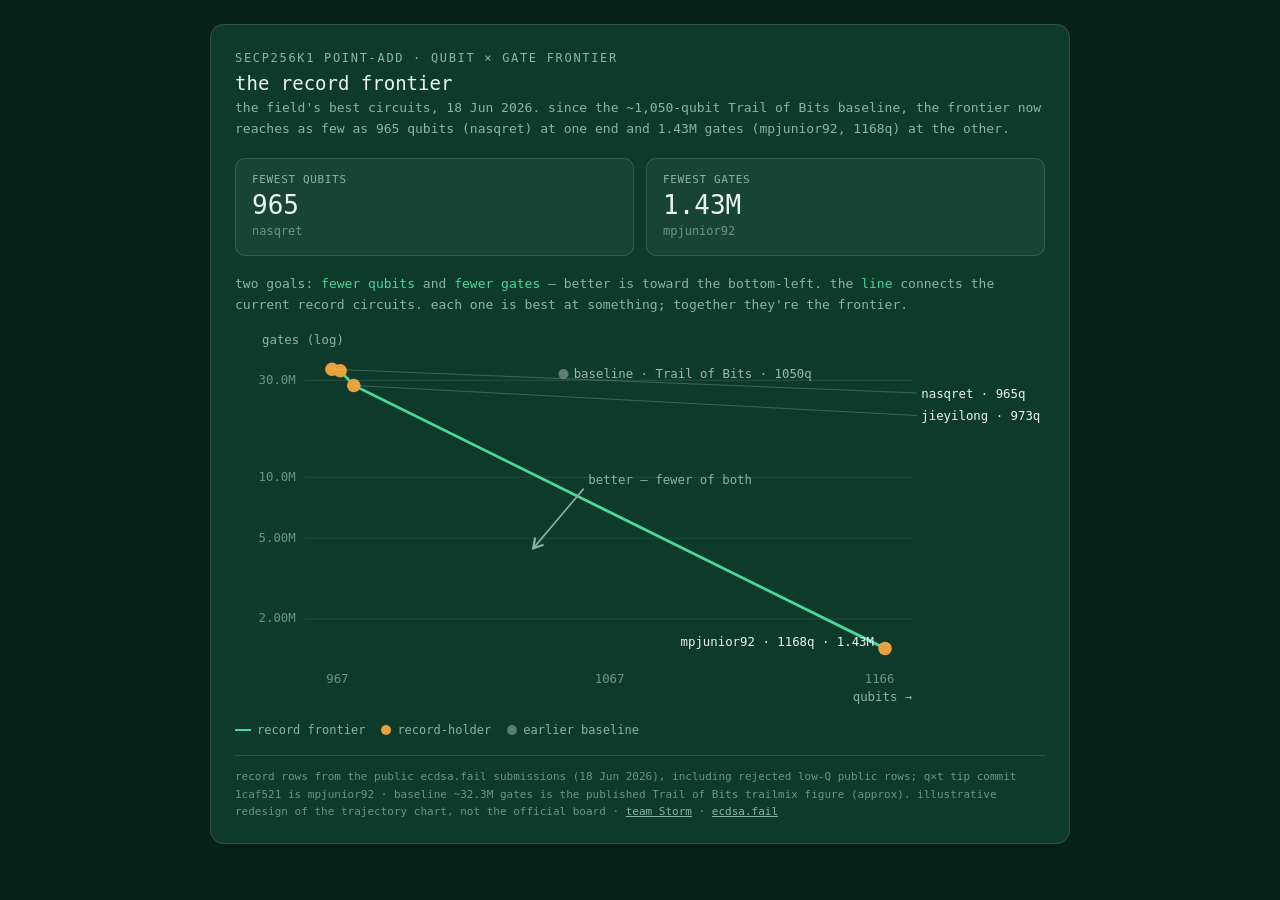
==== commit 7f68512f: "Tony audit fixes: de-overclaim team floor stat + de-fuse leaderboard subtitle Adversarially-verified" ====
--- a/dashboard/leaderboard.html
+++ b/dashboard/leaderboard.html
@@ -84,7 +84,7 @@
 const baseline = submissions.find(d=>d.baseline);
 
 document.getElementById("sub").innerHTML =
-  `the field's best circuits, ${ASOF}. since the ~${baseline.qubits.toLocaleString()}-qubit Trail of Bits baseline, solvers have pushed the record down to ${fewestQ.qubits} qubits and ${fmtT(fewestT.toffoli)} gates.`;
+  `the field's best circuits, ${ASOF}. since the ~${baseline.qubits.toLocaleString()}-qubit Trail of Bits baseline, the frontier now reaches as few as ${fewestQ.qubits} qubits (${fewestQ.solver}) at one end and ${fmtT(fewestT.toffoli)} gates (${fewestT.solver}, ${fewestT.qubits}q) at the other.`;
 
 document.getElementById("stats").innerHTML = [
   {lbl:"fewest qubits", val:fewestQ.qubits, sub:fewestQ.solver},
@@ -132,7 +132,7 @@
 document.getElementById("chart").innerHTML = s;
 
 document.getElementById("src").innerHTML =
-  `record rows from the public ecdsa.fail submissions (${ASOF}), including rejected low-Q public rows; q×t tip commit 1caf521 is mpjunior92 · baseline ~32.3M gates is the published Trail of Bits trailmix figure (approx). illustrative redesign of the trajectory chart, not the official board · <a href="https://www.ecdsa.fail/">ecdsa.fail</a>`;
+  `record rows from the public ecdsa.fail submissions (${ASOF}), including rejected low-Q public rows; q×t tip commit 1caf521 is mpjunior92 · baseline ~32.3M gates is the published Trail of Bits trailmix figure (approx). illustrative redesign of the trajectory chart, not the official board · <a href="team.html">team Storm</a> · <a href="https://www.ecdsa.fail/">ecdsa.fail</a>`;
 </script>
 </body>
 </html>
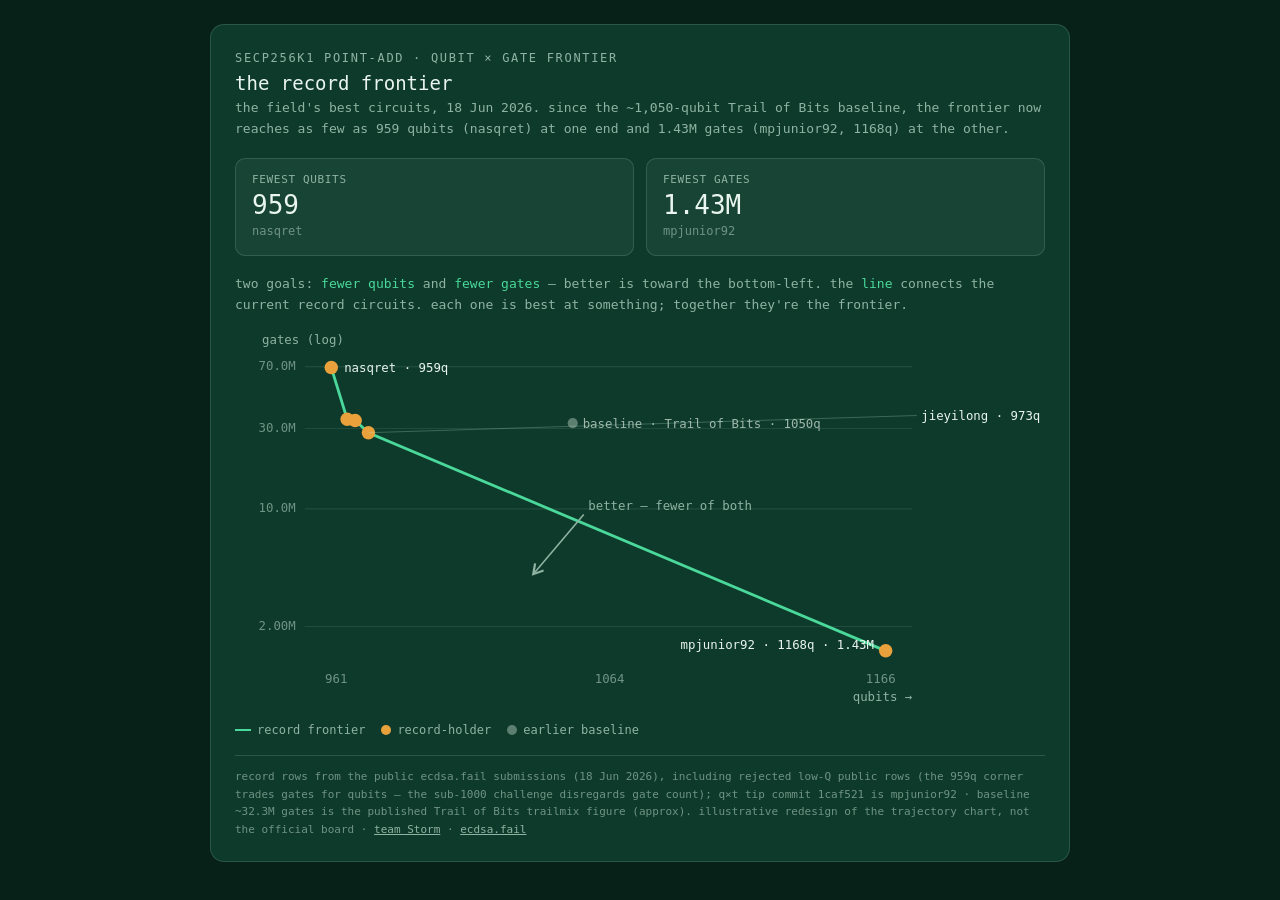
==== commit bb21166e: "Leaderboard: add the q959 public low-Q floor (nasqret), refresh fewest-qubits 965->959 Public low-Q " ====
--- a/dashboard/leaderboard.html
+++ b/dashboard/leaderboard.html
@@ -65,6 +65,7 @@
 
 const submissions = [
   {solver:"Trail of Bits", qubits:1050, toffoli:32300000, baseline:true},
+  {solver:"nasqret",   qubits:959,  toffoli:69124073},
   {solver:"nasqret",   qubits:965,  toffoli:34069641},
   {solver:"jieyilong", qubits:968,  toffoli:33476041},
   {solver:"jieyilong", qubits:973,  toffoli:28328177},
@@ -103,7 +104,7 @@
 let s = `<svg viewBox="0 0 ${W} ${H}" role="img" aria-label="Qubit versus gate-count record frontier for secp256k1 point-add as of ${ASOF}. The frontier runs from ${fewestQ.solver} at ${fewestQ.qubits} qubits down to ${fewestT.solver} at ${fewestT.qubits} qubits and ${fmtT(fewestT.toffoli)} gates, below an earlier ${baseline.qubits}-qubit baseline.">`;
 s += `<defs><marker id="arr" markerWidth="9" markerHeight="9" refX="6" refY="4.5" orient="auto"><path d="M1,1 L7,4.5 L1,8" fill="none" stroke="#8fb3a2" stroke-width="1.4"/></marker></defs>`;
 
-[2e6,5e6,10e6,30e6].forEach(t=>{const y=Y(t);
+[2e6,10e6,30e6,70e6].forEach(t=>{const y=Y(t);
   s+=`<line x1="${M.l}" y1="${y.toFixed(1)}" x2="${M.l+pw}" y2="${y.toFixed(1)}" stroke="var(--grid)"/>`;
   s+=`<text x="${M.l-8}" y="${(y+3).toFixed(1)}" text-anchor="end" font-size="11" fill="#6f9384">${fmtT(t)}</text>`;});
 s+=`<text x="${M.l-38}" y="${M.t-14}" font-size="11" fill="#8fb3a2">gates (log)</text>`;
@@ -118,8 +119,9 @@
 s+=`<path d="${front.map((d,i)=>(i?'L':'M')+X(d.qubits).toFixed(1)+','+Y(d.toffoli).toFixed(1)).join(' ')}" fill="none" stroke="var(--accent)" stroke-width="2.5"/>`;
 front.forEach(d=> s+=`<circle cx="${X(d.qubits).toFixed(1)}" cy="${Y(d.toffoli).toFixed(1)}" r="6" fill="var(--rec)"/>`);
 
-const labels=[{d:fewestQ,ly:M.t+30},{d:live.find(d=>d.qubits===973),ly:M.t+50},{d:fewestT,right:true}];
+const labels=[{d:fewestQ,direct:true},{d:live.find(d=>d.qubits===973),ly:M.t+50},{d:fewestT,right:true}];
 labels.forEach(L=>{ if(!L.d) return; const d=L.d;
+  if(L.direct){ s+=`<text x="${(X(d.qubits)+11).toFixed(0)}" y="${(Y(d.toffoli)+4).toFixed(0)}" text-anchor="start" font-size="11" fill="#e9f5ee">${d.solver} · ${d.qubits}q</text>`; return; }
   const lx = L.right ? X(d.qubits)-10 : M.l+pw+8;
   const ly = L.right ? Y(d.toffoli)-2 : L.ly;
   if(!L.right) s+=`<line x1="${X(d.qubits).toFixed(1)}" y1="${Y(d.toffoli).toFixed(1)}" x2="${(lx-4).toFixed(0)}" y2="${ly}" stroke="#b4e6cd" stroke-width="0.6" stroke-opacity="0.4"/>`;
@@ -132,7 +134,7 @@
 document.getElementById("chart").innerHTML = s;
 
 document.getElementById("src").innerHTML =
-  `record rows from the public ecdsa.fail submissions (${ASOF}), including rejected low-Q public rows; q×t tip commit 1caf521 is mpjunior92 · baseline ~32.3M gates is the published Trail of Bits trailmix figure (approx). illustrative redesign of the trajectory chart, not the official board · <a href="team.html">team Storm</a> · <a href="https://www.ecdsa.fail/">ecdsa.fail</a>`;
+  `record rows from the public ecdsa.fail submissions (${ASOF}), including rejected low-Q public rows (the 959q corner trades gates for qubits — the sub-1000 challenge disregards gate count); q×t tip commit 1caf521 is mpjunior92 · baseline ~32.3M gates is the published Trail of Bits trailmix figure (approx). illustrative redesign of the trajectory chart, not the official board · <a href="team.html">team Storm</a> · <a href="https://www.ecdsa.fail/">ecdsa.fail</a>`;
 </script>
 </body>
 </html>
